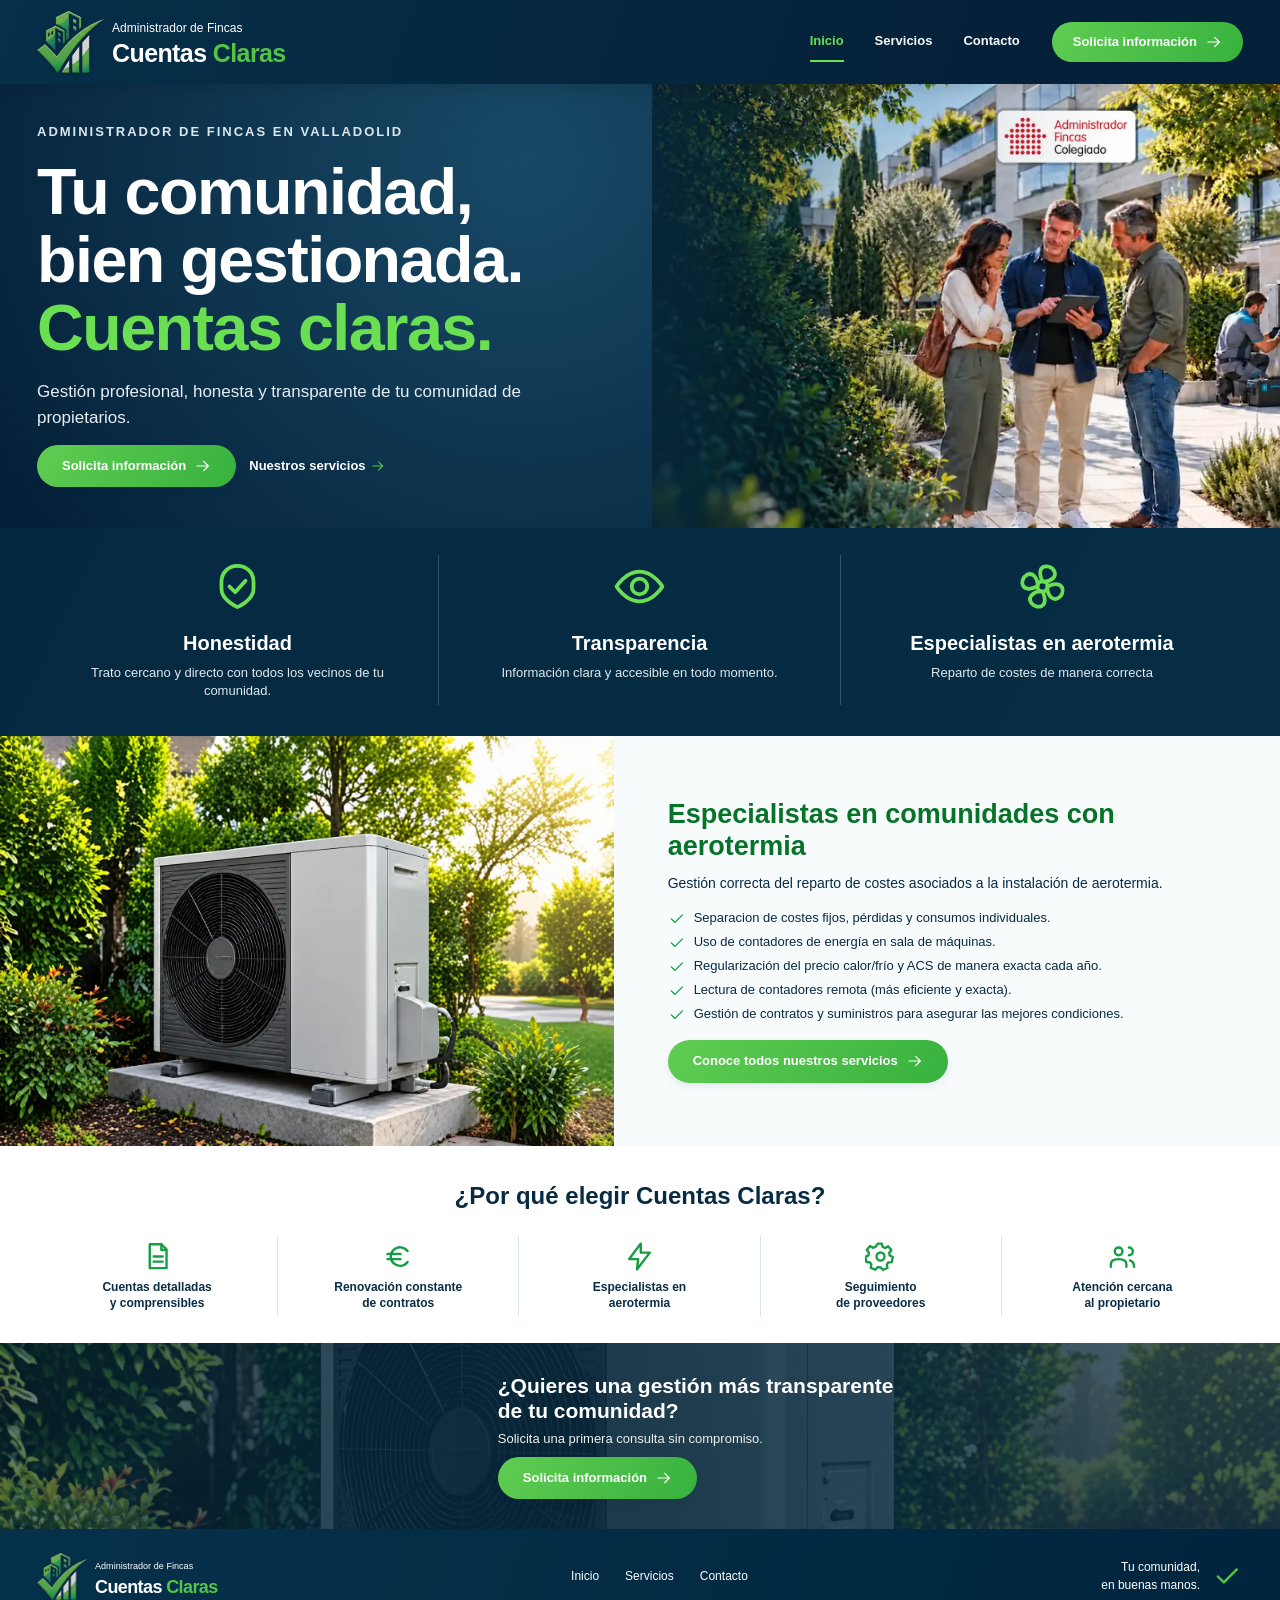
==== index.html @ 8d31c8cc "[Fix] Whatsapp text" ====
<!doctype html>
<html lang="es">

<head>
    <meta charset="utf-8" />
    <meta name="viewport" content="width=device-width,initial-scale=1" />
    <meta name="theme-color" content="#052d46" />
    <meta name="description"
        content="Administrador de Fincas en Valladolid Cuentas Claras. Gestion de comunidades de propietarios. Gestión integral, expertos en comunidades con aerotermia." />
    <title>Administrador de Fincas en Valladolid | Cuentas Claras</title>
    <link rel="stylesheet" href="styles.css" />
</head>

<body class="landing-page">
    <div class="shell">
        <header class="header">
            <div class="wrap navrow"><a class="brand" href="index.html" aria-label="Cuentas Claras, ir al inicio"><img
                        src="assets/isotipo-cuentas-claras.webp" alt="Administrador de Fincas Cuentas Claras"
                        class="brand-symbol" /><span><span class="brand-line">Administrador de Fincas</span><br /><span
                            class="brand-name">Cuentas
                            <span>Claras</span></span></span></a>
                <div class="navigation" id="site-navigation" data-mobile-navigation>
                    <nav class="navlinks" aria-label="Menú principal"><a href="index.html" class="active"
                            aria-current=page>Inicio</a><a href="servicios.html" class="">Servicios</a><a
                            href="contacto.html" class="">Contacto</a></nav><a class="button button-small"
                        href="contacto.html">Solicita información <svg class="icon" viewBox="0 0 24 24"
                            aria-hidden="true" fill="none" stroke="currentColor" stroke-width="1.85"
                            stroke-linecap="round" stroke-linejoin="round">
                            <path d="M3 12h17m-7-7 7 7-7 7" />
                        </svg></a>
                </div><button class="menu-button" data-menu-toggle aria-controls="site-navigation" aria-expanded="false"
                    aria-label="Abrir menú"><svg class="icon" viewBox="0 0 24 24" aria-hidden="true" fill="none"
                        stroke="currentColor" stroke-width="1.85" stroke-linecap="round" stroke-linejoin="round">
                        <path d="M3 6h18M3 12h18M3 18h18" />
                    </svg></button>
            </div>
        </header>
        <main>
            <section class="hero hero-home">
                <div class="wrap hero-inner">
                    <div class="hero-copy">
                        <h1 class="eyebrow">Administrador de fincas en Valladolid</h1>
                        <h1>Tu comunidad,<br />bien gestionada.<br /><em>Cuentas claras.</em></h1>
                        <p>Gestión profesional, honesta y transparente de tu comunidad de propietarios.</p>
                        <div class="hero-actions"><a class="button" href="contacto.html">Solicita información <svg
                                    class="icon" viewBox="0 0 24 24" aria-hidden="true" fill="none"
                                    stroke="currentColor" stroke-width="1.85" stroke-linecap="round"
                                    stroke-linejoin="round">
                                    <path d="M3 12h17m-7-7 7 7-7 7" />
                                </svg></a><a class="hero-link" href="servicios.html">Nuestros servicios <svg
                                    class="icon" viewBox="0 0 24 24" aria-hidden="true" fill="none"
                                    stroke="currentColor" stroke-width="1.85" stroke-linecap="round"
                                    stroke-linejoin="round">
                                    <path d="M3 12h17m-7-7 7 7-7 7" />
                                </svg></a></div>
                    </div>
                    <div class="hero-media"><img src="assets/landing-cabecera-sello.webp"
                            alt="Administrador de fincas colegiado en Valladolid" loading="lazy"
                            fetchpriority="high" /></div>
                </div>
            </section>
            <section class="values-bar" aria-label="Nuestros valores">
                <div class="wrap value-grid">
                    <div class="value"><svg class="icon" viewBox="0 0 24 24" aria-hidden="true" fill="none"
                            stroke="currentColor" stroke-width="1.85" stroke-linecap="round" stroke-linejoin="round">
                            <path d="M12 3c-4 0-7 3-7 7v3c0 5 7 8 7 8s7-3 7-8v-3c0-4-3-7-7-7Z" />
                            <path d="m8.5 12 2.5 2.5 4.5-5" />
                        </svg>
                        <h2>Honestidad</h2>
                        <p>Trato cercano y directo con todos los vecinos de tu comunidad.</p>
                    </div>
                    <div class="value"><svg class="icon" viewBox="0 0 24 24" aria-hidden="true" fill="none"
                            stroke="currentColor" stroke-width="1.85" stroke-linecap="round" stroke-linejoin="round">
                            <path d="M2 12s3.8-6.5 10-6.5S22 12 22 12s-3.8 6.5-10 6.5S2 12 2 12Z" />
                            <circle cx="12" cy="12" r="3.4" />
                        </svg>
                        <h2>Transparencia</h2>
                        <p>Información clara y accesible en todo momento.</p>
                    </div>
                    <div class="value"><svg class="icon" viewBox="0 0 24 24" aria-hidden="true" fill="none"
                            stroke="currentColor" stroke-width="1.85" stroke-linecap="round" stroke-linejoin="round">
                            <circle cx="12" cy="12" r="2.2" />
                            <path
                                d="M12 9.8C8.5 2.2 15.2 2 17 5c1.7 2.9-1.9 5.2-5 4.8ZM14.2 12C21.8 8.5 22 15.2 19 17c-2.9 1.7-5.2-1.9-4.8-5ZM12 14.2C15.5 21.8 8.8 22 7 19c-1.7-2.9 1.9-5.2 5-4.8ZM9.8 12C2.2 15.5 2 8.8 5 7c2.9-1.7 5.2 1.9 4.8 5Z" />
                        </svg>
                        <h2>Especialistas en aerotermia</h2>
                        <p>Reparto de costes de manera correcta</p>
                    </div>
                </div>
            </section>
            <section class="specialty-feature" aria-labelledby="aero-home">
                <div class="photo"><img src="assets/aerotermia-jardin.webp"
                        alt="Especialistas en aerotermia" loading="lazy" /></div>
                <div class="specialty-copy">
                    <h2 id="aero-home">Especialistas en comunidades con aerotermia</h2>
                    <p>Gestión correcta del reparto de costes asociados a la instalación de aerotermia.</p>
                    <ul class="tick-list">
                        <li><svg class="icon" viewBox="0 0 24 24" aria-hidden="true" fill="none" stroke="currentColor"
                                stroke-width="1.85" stroke-linecap="round" stroke-linejoin="round">
                                <path d="m4.5 12 4.7 4.5 10-10" />
                            </svg> Separacion de costes fijos, pérdidas y consumos individuales.</li>
                        <li><svg class="icon" viewBox="0 0 24 24" aria-hidden="true" fill="none" stroke="currentColor"
                                stroke-width="1.85" stroke-linecap="round" stroke-linejoin="round">
                                <path d="m4.5 12 4.7 4.5 10-10" />
                            </svg> Uso de contadores de energía en sala de máquinas.</li>
                        <li><svg class="icon" viewBox="0 0 24 24" aria-hidden="true" fill="none" stroke="currentColor"
                                stroke-width="1.85" stroke-linecap="round" stroke-linejoin="round">
                                <path d="m4.5 12 4.7 4.5 10-10" />
                            </svg> Regularización del precio calor/frío y ACS de manera exacta cada año.</li>
                        <li><svg class="icon" viewBox="0 0 24 24" aria-hidden="true" fill="none" stroke="currentColor"
                                stroke-width="1.85" stroke-linecap="round" stroke-linejoin="round">
                                <path d="m4.5 12 4.7 4.5 10-10" />
                            </svg> Lectura de contadores remota (más eficiente y exacta).</li>
                        <li><svg class="icon" viewBox="0 0 24 24" aria-hidden="true" fill="none" stroke="currentColor"
                                stroke-width="1.85" stroke-linecap="round" stroke-linejoin="round">
                                <path d="m4.5 12 4.7 4.5 10-10" />
                            </svg> Gestión de contratos y suministros para asegurar las mejores condiciones.</li>
                    </ul><a class="button" href="servicios.html#especialistas-aerotermia">Conoce todos nuestros
                        servicios
                        <svg class="icon" viewBox="0 0 24 24" aria-hidden="true" fill="none" stroke="currentColor"
                            stroke-width="1.85" stroke-linecap="round" stroke-linejoin="round">
                            <path d="M3 12h17m-7-7 7 7-7 7" />
                        </svg></a>
                </div>
            </section>
            <section class="why">
                <div class="wrap">
                    <h2>¿Por qué elegir Cuentas Claras?</h2>
                    <div class="benefits">
                        <div class="benefit"><svg class="icon" viewBox="0 0 24 24" aria-hidden="true" fill="none"
                                stroke="currentColor" stroke-width="1.85" stroke-linecap="round"
                                stroke-linejoin="round">
                                <path d="M6 2.5h9l4 4V21H6Z" />
                                <path d="M15 2.5V7h3M9 12h7m-7 4h7" />
                            </svg><span>Cuentas detalladas<br />y comprensibles</span></div>
                        <div class="benefit"><svg class="icon" viewBox="0 0 24 24" aria-hidden="true" fill="none"
                                stroke="currentColor" stroke-width="1.85" stroke-linecap="round"
                                stroke-linejoin="round">
                                <path d="M19 7.8a7.2 7.2 0 1 0 0 8.5M3.5 10h10m-10 4h10" />
                            </svg><span>Renovación constante <br />de contratos</span></div>
                        <div class="benefit"><svg class="icon" viewBox="0 0 24 24" aria-hidden="true" fill="none"
                                stroke="currentColor" stroke-width="1.85" stroke-linecap="round"
                                stroke-linejoin="round">
                                <path d="m13 2-9 12h7l-1 8 10-13h-7Z" />
                            </svg><span>Especialistas en<br />aerotermia</span></div>
                        <div class="benefit"><svg class="icon" viewBox="0 0 24 24" aria-hidden="true" fill="none"
                                stroke="currentColor" stroke-width="1.85" stroke-linecap="round"
                                stroke-linejoin="round">
                                <path
                                    d="M10 2h3l.6 2.5 2.1.9 2.2-1.4 2.5 3-1.6 2.1.3 2.1 2.4 1.2-.8 4-2.7.2-1.1 1.7.5 2.6-3.6 1.4-1.8-2-2.2-.1-1.8 2-3.6-1.4.5-2.6-1.1-1.7-2.7-.2-.8-4 2.4-1.2.3-2.1-1.6-2.1 2.5-3 2.2 1.4 2.1-.9Z" />
                                <circle cx="12" cy="12" r="3.1" />
                            </svg><span>Seguimiento<br />de proveedores</span></div>
                        <div class="benefit"><svg class="icon" viewBox="0 0 24 24" aria-hidden="true" fill="none"
                                stroke="currentColor" stroke-width="1.85" stroke-linecap="round"
                                stroke-linejoin="round">
                                <circle cx="9" cy="8" r="3" />
                                <path
                                    d="M3 20v-2c0-3 2.7-4 6-4s6 1 6 4v2M17 5a3 3 0 0 1 0 6m.8 4c2.2.8 3.2 2.3 3.2 5" />
                            </svg><span>Atención cercana<br />al propietario</span></div>
                    </div>
                </div>
            </section>
            <section class="cta-photo">
                <div class="wrap">
                    <h2>¿Quieres una gestión más transparente<br />de tu comunidad?</h2>
                    <p>Solicita una primera consulta sin compromiso.</p><a class="button" href="contacto.html">Solicita
                        información <svg class="icon" viewBox="0 0 24 24" aria-hidden="true" fill="none"
                            stroke="currentColor" stroke-width="1.85" stroke-linecap="round" stroke-linejoin="round">
                            <path d="M3 12h17m-7-7 7 7-7 7" />
                        </svg></a>
                </div>
            </section>
        </main>
        <footer class="footer">
            <div class="wrap footer-inner"><a class="brand" href="index.html"
                    aria-label="Cuentas Claras, ir al inicio"><img src="assets/isotipo-cuentas-claras.webp" alt="Administrador de Fincas Cuentas Claras"
                        class="brand-symbol" /><span><span class="brand-line">Administrador de Fincas</span><br /><span
                            class="brand-name">Cuentas <span>Claras</span></span></span></a>
                <nav aria-label="Enlaces de pie de página"><a href="index.html">Inicio</a><a
                        href="servicios.html">Servicios</a><a href="contacto.html">Contacto</a></nav>
                <div class="footer-end">Tu comunidad,<br />en buenas manos. <svg class="icon" viewBox="0 0 24 24"
                        aria-hidden="true" fill="none" stroke="currentColor" stroke-width="1.85" stroke-linecap="round"
                        stroke-linejoin="round">
                        <path d="m4.5 12 4.7 4.5 10-10" />
                    </svg></div>
            </div>
        </footer>
        <a class="floating-whatsapp"
            href="https://wa.me/34648108919?text=Hola%20Juan%2C%20estoy%20buscando%20administrador%20y%20me%20gustar%C3%ADa%20saber%20m%C3%A1s%20de%20vuestros%20servicios."
            target="_blank" rel="noopener noreferrer" aria-label="Escríbeme por WhatsApp"><svg viewBox="0 0 32 32"
                aria-hidden="true">
                <path fill="currentColor"
                    d="M16.02 2.7C8.69 2.7 2.72 8.66 2.72 16c0 2.32.61 4.59 1.75 6.59L2.62 29.3l6.87-1.8A13.2 13.2 0 0 0 16 29.27c7.34 0 13.32-5.97 13.32-13.32S23.36 2.7 16.02 2.7Zm0 24.33c-2.05 0-4.06-.55-5.81-1.6l-.42-.25-4.08 1.07 1.09-3.98-.28-.43a11.02 11.02 0 0 1-1.7-5.84c0-6.18 5.02-11.2 11.2-11.2 6.17 0 11.19 5.02 11.19 11.2 0 6.17-5.02 11.2-11.19 11.2Zm6.14-8.39c-.34-.17-1.98-.97-2.29-1.08-.3-.11-.52-.17-.74.17-.22.33-.85 1.08-1.04 1.3-.19.22-.39.25-.73.08-.33-.17-1.41-.52-2.69-1.66-.99-.88-1.66-1.98-1.85-2.31-.19-.33-.02-.51.14-.67.15-.15.33-.39.5-.58.17-.19.22-.33.33-.55.11-.22.06-.42-.03-.58-.08-.17-.74-1.78-1.02-2.44-.27-.64-.54-.55-.74-.56h-.63c-.22 0-.58.08-.88.42-.3.33-1.16 1.13-1.16 2.75 0 1.61 1.19 3.17 1.35 3.39.17.22 2.33 3.56 5.65 4.99.79.34 1.41.54 1.89.69.79.25 1.52.21 2.09.13.64-.1 1.98-.81 2.25-1.59.28-.77.28-1.44.2-1.59-.08-.14-.3-.22-.63-.39Z" />
            </svg></a>
    </div>
    <script>window.MENU_CLOSE_ICON = "<svg class=\"icon\" viewBox=\"0 0 24 24\" aria-hidden=\"true\" fill=\"none\" stroke=\"currentColor\" stroke-width=\"1.85\" stroke-linecap=\"round\" stroke-linejoin=\"round\" ><path d=\"M5 5 19 19M19 5 5 19\"/></svg>"; window.MENU_OPEN_ICON = "<svg class=\"icon\" viewBox=\"0 0 24 24\" aria-hidden=\"true\" fill=\"none\" stroke=\"currentColor\" stroke-width=\"1.85\" stroke-linecap=\"round\" stroke-linejoin=\"round\" ><path d=\"M3 6h18M3 12h18M3 18h18\"/></svg>";</script>
    <script defer src="app.js"></script>
</body>

</html>
---- styles.css ----
/* CUENTAS CLARAS | reproducción del mockup - responsive y sin dependencias */
:root {
    --navy: #002743;
    --navy-rich: #042239;
    --navy-mid: #092c43;
    --navy-soft: #103c51;
    --green: #55c445;
    --green-bright: #6bdf52;
    --ink: #082b44;
    --muted: #5b7180;
    --pale: #f5f9fa;
    --line: #e0eaf0;
    --white: #fff;
    --shadow: 0 12px 28px rgba(0, 39, 67, .10)
}

* {
    box-sizing: border-box
}

html {
    scroll-behavior: smooth
}

body {
    margin: 0;
    background: #f7fafb;
    color: var(--ink);
    font: 16px/1.55 'Segoe UI', Arial, Helvetica, sans-serif;
    -webkit-font-smoothing: antialiased
}

img {
    display: block;
    max-width: 100%
}

a {
    color: inherit;
    text-decoration: none
}

button,
input,
textarea {
    font: inherit
}

button {
    cursor: pointer
}

.icon {
    width: 24px;
    height: 24px;
    display: inline-block;
    flex-shrink: 0
}

.shell {
    max-width: 1360px;
    margin: auto;
    background: white;
    min-height: 100vh;
    overflow: hidden;
    box-shadow: 0 0 38px rgba(0, 22, 39, .08)
}

.wrap {
    width: min(100% - 74px, 1220px);
    margin: auto
}

.header {
    position: relative;
    z-index: 10;
    background: linear-gradient(110deg, #062f49, #052139 78%);
    color: #fff;
    box-shadow: 0 4px 16px #0002
}

.navrow {
    min-height: 84px;
    display: flex;
    justify-content: space-between;
    align-items: center;
    gap: 25px
}

.brand {
    display: flex;
    align-items: center;
    gap: 8px;
    flex-shrink: 0
}

.brand-symbol {
    width: 67px;
    height: 67px;
    object-fit: contain;
    filter: drop-shadow(0 1px 2px #0003)
}

.brand-line {
    font-size: 12px;
    line-height: 1.05;
    letter-spacing: .05px;
    color: #fff;
    white-space: nowrap
}

.brand-name {
    font-size: 25px;
    font-weight: 780;
    line-height: 1.07;
    letter-spacing: -.6px;
    color: white;
    white-space: nowrap
}

.brand-name span {
    color: var(--green)
}

.navigation {
    display: flex;
    align-items: center;
    gap: 32px
}

.navlinks {
    display: flex;
    gap: 31px;
    align-items: center
}

.navlinks a {
    font-size: 13px;
    font-weight: 700;
    color: #f5f8f9;
    padding: 9px 0;
    border-bottom: 2px solid transparent
}

.navlinks a:hover,
.navlinks a.active {
    color: var(--green-bright);
    border-bottom-color: var(--green-bright)
}

.button {
    display: inline-flex;
    align-items: center;
    justify-content: center;
    gap: 9px;
    border: 0;
    border-radius: 999px;
    min-height: 42px;
    padding: 11px 25px;
    background: linear-gradient(125deg, #60cd52, #37b13e);
    color: white;
    font-size: 13px;
    font-weight: 800;
    box-shadow: 0 4px 8px #001c3512;
    transition: transform .18s, filter .18s
}

.button:hover {
    filter: brightness(1.07);
    transform: translateY(-1px)
}

.button .icon {
    width: 16px;
    height: 16px
}

.button-outline {
    color: #fff;
    background: transparent;
    border: 1px solid #ffffff55
}

.button-small {
    min-height: 39px;
    padding: 10px 21px;
    white-space: nowrap
}

.menu-button {
    display: none;
    color: white;
    background: transparent;
    border: 1px solid #ffffff55;
    border-radius: 8px;
    width: 43px;
    height: 43px;
    align-items: center;
    justify-content: center
}

.menu-button .icon {
    width: 25px;
    height: 25px
}

/* HERO */
.hero {
    position: relative;
    isolation: isolate;
    background: radial-gradient(circle at 41% 17%, #184966, #052139 72%);
    color: #fff;
    overflow: hidden
}

.hero-inner {
    position: relative;
    z-index: 2
}

.hero-home {
    min-height: 420px
}

.hero-home .hero-inner {
    display: grid;
    grid-template-columns: 51% 49%;
    align-items: center;
    min-height: 420px
}

.hero-home .hero-copy {
    padding: 35px 22px 41px 0
}

.eyebrow,
body.landing-page h1.eyebrow {
    display: inline-block;
    color: #dbe7ed;
    letter-spacing: 2px;
    font-size: 13px;
    font-weight: 780;
    text-transform: uppercase;
    margin: 0;
}

.hero h1 {
    font-size: clamp(43px, 5.05vw, 66px);
    line-height: 1.055;
    letter-spacing: -1.5px;
    margin: 14px 0 17px;
    font-weight: 790
}

.hero h1 em {
    font-style: normal;
    color: var(--green-bright)
}

.hero p {
    max-width: 515px;
    font-size: 17px;
    line-height: 1.48;
    color: #e6eff3;
    margin: 0 0 15px
}

.hero-actions {
    display: flex;
    align-items: center;
    gap: 13px;
    flex-wrap: wrap
}

.hero-link {
    font-size: 13px;
    font-weight: 700;
    display: inline-flex;
    gap: 5px;
    align-items: center
}

.hero-link .icon {
    width: 14px;
    height: 14px;
    color: var(--green)
}

.hero-media {
    align-self: stretch;
    position: relative;
    min-height: 360px;
    margin-right: calc(-1 * max(37px, min(70px, (100vw - 1220px) / 2)))
}

.hero-media img {
    width: 100%;
    height: 100%;
    object-fit: cover;
    object-position: center;
    position: absolute;
    inset: 0
}

.hero-media::before {
    content: "";
    position: absolute;
    z-index: 1;
    inset: 0;
    background: linear-gradient(90deg, #08283fc9 0%, #08283f2e 30%, transparent 74%)
}

.hero-home .hero-media img {
    object-position: center 47%
}

/* HOME BAR */
.values-bar {
    background: linear-gradient(115deg, #052941, #062d44);
    color: white
}

.value-grid {
    display: grid;
    grid-template-columns: repeat(3, 1fr);
    padding: 27px 0 31px
}

.value {
    text-align: center;
    padding: 4px 22px;
    border-right: 1px solid #ffffff30
}

.value:last-child {
    border: 0
}

.value .icon {
    width: 55px;
    height: 55px;
    color: var(--green-bright);
    stroke-width: 1.65;
    margin: auto auto 9px
}

.value h2 {
    font-size: 20px;
    line-height: 1.25;
    margin: 0 0 8px
}

.value p {
    margin: 0 auto;
    max-width: 310px;
    color: #e0eaf0;
    font-size: 13px;
    line-height: 1.45
}

/* AEROTHERMIA HOME */
.specialty-feature {
    display: grid;
    grid-template-columns: 48% 52%;
    min-height: 320px;
    background: #f7fbfc
}

.specialty-feature .photo {
    min-height: 320px
}

.specialty-feature .photo img {
    width: 100%;
    height: 100%;
    object-fit: cover
}

.specialty-copy {
    display: flex;
    flex-direction: column;
    justify-content: center;
    padding: 28px 9% 30px 8%
}

.specialty-copy h2 {
    font-size: 27px;
    line-height: 1.2;
    color: #067329;
    margin: 0 0 11px;
    font-weight: 780
}

.specialty-copy p {
    font-size: 14px;
    margin: 0 0 10px;
    line-height: 1.5
}

.tick-list {
    list-style: none;
    padding: 0;
    margin: 0 0 11px
}

.tick-list li {
    display: flex;
    gap: 8px;
    align-items: flex-start;
    margin: 5px 0;
    font-size: 13px;
    line-height: 1.45
}

.tick-list .icon {
    color: #20a348;
    width: 18px;
    height: 18px;
    margin-top: 1px
}

.specialty-copy .button {
    align-self: flex-start
}

/* WHY */
.why {
    background: #fff;
    padding: 31px 0 27px
}

.why h2 {
    text-align: center;
    font-size: 24px;
    margin: 0 0 22px
}

.benefits {
    display: grid;
    grid-template-columns: repeat(5, 1fr)
}

.benefit {
    display: flex;
    flex-direction: column;
    align-items: center;
    text-align: center;
    gap: 8px;
    padding: 5px 15px;
    border-right: 1px solid #d7e7ed
}

.benefit:last-child {
    border: 0
}

.benefit .icon {
    width: 31px;
    height: 31px;
    color: #159d42
}

.benefit span {
    font-size: 12px;
    line-height: 1.3;
    font-weight: 640;
    color: #092d47
}

/* CTA PHOTO */
.cta-photo {
    position: relative;
    isolation: isolate;
    color: #fff;
    min-height: 178px;
    display: flex;
    align-items: center;
    background: #05273b;
    overflow: hidden
}

.cta-photo::before {
    position: absolute;
    z-index: -2;
    content: "";
    inset: 0;
    background: url('assets/aerotermia-jardin.webp') center 53%/cover no-repeat;
    filter: saturate(.9)
}

.cta-photo::after {
    position: absolute;
    z-index: -1;
    content: "";
    inset: 0;
    background: linear-gradient(90deg, #062a3b99, #07283ce8 37%, #092e44bd)
}

.cta-photo .wrap {
    padding: 30px 0 30px 36%;
}

.cta-photo h2 {
    font-size: 21px;
    line-height: 1.2;
    margin: 0 0 5px
}

.cta-photo p {
    font-size: 13px;
    color: #e9f1f2;
    margin: 0 0 8px
}

/* PAGE HERO */
.page-hero {
    min-height: 360px;
    position: relative;
    overflow: hidden;
    background: linear-gradient(110deg, #06263e, #123b50);
    color: white;
    isolation: isolate
}

.page-hero::before {
    content: "";
    position: absolute;
    inset: 0 0 0 48%;
    background: url('assets/servicios-cabecera.webp') center 57%/cover no-repeat;
    z-index: -2
}

.page-hero::after {
    content: "";
    position: absolute;
    inset: 0;
    background: linear-gradient(90deg, #06253e 0%, #06253ee9 37%, #06253e63 67%, #06253e00 100%);
    z-index: -1
}

.page-hero .wrap {
    padding-top: 49px;
    padding-bottom: 45px
}

.page-hero h1 {
    font-size: clamp(39px, 4.6vw, 57px);
    line-height: 1.07;
    margin: 11px 0 14px;
    letter-spacing: -1px
}

.page-hero p {
    max-width: 525px;
    font-size: 16px;
    color: #ecf3f4;
    line-height: 1.48;
    margin: 0
}

.page-hero .eyebrow,
body.landing-page .page-hero h1.eyebrow {
    font-size: 13px
}

/* SERVICES GRID */
.services-area {
    background: #f6fafc;
    padding: 27px 0 24px
}

.service-grid {
    display: grid;
    grid-template-columns: repeat(2, minmax(0, 1fr));
    gap: 17px
}

.service-card {
    background: #fff;
    border-radius: 8px;
    border: 1px solid #e7eef1;
    box-shadow: var(--shadow);
    padding: 22px 23px 19px;
    min-height: 252px
}

.service-head {
    display: flex;
    align-items: center;
    gap: 16px;
    margin-bottom: 11px
}

.service-icon {
    display: grid;
    place-items: center;
    flex: 0 0 57px;
    width: 57px;
    height: 57px;
    background: linear-gradient(140deg, #07324b, #001c35);
    border-radius: 10px;
    box-shadow: 0 3px 7px #00142624
}

.service-icon .icon {
    width: 35px;
    height: 35px;
    color: #82db68
}

.service-card h2 {
    font-size: 19px;
    line-height: 1.18;
    margin: 0;
    font-weight: 780
}

.service-card ul {
    margin: 0;
    padding: 0;
    list-style: none
}

.service-card li {
    display: flex;
    gap: 9px;
    align-items: flex-start;
    font-size: 13px;
    line-height: 1.42;
    margin: 8px 0;
    color: #23445a
}

.service-card li .icon {
    color: #26a641;
    width: 15px;
    height: 15px;
    flex: 0 0 15px;
    margin-top: 2px
}

.aero-banner {
    background: linear-gradient(100deg, #062c45, #093c46);
    border-radius: 9px;
    min-height: 257px;
    position: relative;
    isolation: isolate;
    overflow: hidden;
    color: #fff;
    display: flex;
    align-items: center;
    margin: 22px 0 16px
}

.aero-banner::before {
    position: absolute;
    content: "";
    z-index: -2;
    inset: 0 0 0 55%;
    background: url('assets/aerotermia-servicios.webp') center/cover no-repeat
}

.aero-banner::after {
    position: absolute;
    content: "";
    z-index: -1;
    inset: 0;
    background: linear-gradient(90deg, #052b43 0%, #052b43f5 48%, #052b43a3 68%, transparent 100%)
}

.aero-banner-copy {
    max-width: 60%;
    padding: 30px 32px
}

.aero-brand {
    display: flex;
    align-items: center;
    gap: 17px
}

.circle-icon {
    background: var(--green);
    border-radius: 50%;
    width: 65px;
    height: 65px;
    display: grid;
    place-items: center;
    color: #06354b;
    flex: 0 0 65px
}

.circle-icon .icon {
    width: 40px;
    height: 40px
}

.aero-banner h2 {
    margin: 0 0 2px;
    font-size: 25px;
    line-height: 1.1
}

.aero-banner strong {
    color: #67d74d;
    font-size: 14px
}

.aero-banner p {
    font-size: 13px;
    line-height: 1.45;
    max-width: 400px;
    margin: 11px 0
}

.aero-banner .button {
    margin-left: 80px
}

.quality-footer {
    display: grid;
    grid-template-columns: repeat(3, 1fr);
    gap: 0;
    padding: 24px 0;
    background: #fff
}

.quality {
    display: flex;
    align-items: center;
    gap: 12px;
    justify-content: center;
    border-right: 1px solid #e3edf1;
    padding: 5px 10px
}

.quality:last-child {
    border-right: 0
}

.quality .icon {
    width: 30px;
    height: 30px;
    color: #1ab34b
}

.quality span {
    font-size: 12px;
    font-weight: 750;
    line-height: 1.25
}

/* CONTACT */
.contact-hero::before {
    background: url('assets/contacto-cabecera.webp') center center/cover no-repeat;
    inset: 0 0 0 45%
}

.contact-hero .wrap {
    padding: 55px 0 44px
}

.contact-hero h1 {
    font-size: 51px
}

.contact-mini {
    position: absolute;
    right: 6%;
    bottom: 0;
    background: #073149e6;
    color: #fff;
    display: flex;
    gap: 11px;
    align-items: center;
    padding: 13px 18px;
    border-radius: 9px 9px 0 0;
    max-width: 308px
}

.contact-mini .circle-icon {
    width: 47px;
    height: 47px;
    flex: 0 0 47px
}

.contact-mini .icon {
    width: 29px;
    height: 29px
}

.contact-mini b {
    font-size: 13px;
    line-height: 1.22;
    display: block
}

.contact-mini small {
    display: block;
    font-size: 10px;
    margin-top: 4px
}

.contact-area {
    background: #fff;
    padding: 28px 0 26px
}

.contact-grid {
    display: grid;
    grid-template-columns: 1.05fr .95fr;
    gap: 27px
}

.contact-left {
    padding-right: 0
}

.contact-right {
    border-left: 1px solid #dfeaf0;
    padding-left: 25px
}

.form-panel {
    border-radius: 9px;
    background: linear-gradient(120deg, #f0f7fa, #f7fbfd);
    padding: 25px 25px 20px
}

.form-panel h2 {
    margin: 0 0 7px;
    font-size: 24px
}

.form-panel>p {
    font-size: 13px;
    line-height: 1.4;
    margin: 0 0 11px;
    color: #315069
}

.form-grid {
    display: grid;
    grid-template-columns: 1fr;
    gap: 7px
}

.form-field label {
    display: block;
    font-size: 12px;
    font-weight: 780;
    margin: 0 0 5px
}

.form-field input,
.form-field textarea {
    width: 100%;
    border-radius: 3px;
    border: 1px solid #d3dfe8;
    padding: 11px 12px;
    background: #fff;
    color: #15394d;
    outline-color: #53c54a;
    font-size: 14px
}

.form-field textarea {
    height: 100px;
    resize: vertical
}

.form-panel .submit {
    width: 100%;
    border-radius: 4px;
    margin-top: 9px
}

.form-hint {
    font-size: 12px;
    min-height: 15px;
    line-height: 1.4;
    margin: 9px 0 0;
    color: #607987
}

.form-hint.error {
    color: #b24738
}

.contact-item {
    display: flex;
    align-items: flex-start;
    gap: 16px;
    margin: 8px 0 20px
}

.contact-item .icon {
    color: #23aa4a;
    width: 28px;
    height: 28px;
    margin-top: 2px
}

.contact-item span {
    display: block;
    font-size: 12px;
    color: #67819a;
    line-height: 1.1
}

.contact-item strong,
.contact-item a {
    font-size: 15px;
    font-weight: 750;
    line-height: 1.25;
    overflow-wrap: anywhere
}

.contact-info {
    padding: 6px 8px 0 5px;
    min-height: 308px
}

.contact-location {
    #border-top: 1px solid #e8eff2;
    #margin-top: 20px;
    padding-top: 20px
}

.contact-location h2 {
    font-size: 20px;
    margin: 0 0 4px
}

.contact-location p {
    font-size: 12px;
    color: #49708b;
    max-width: 350px;
    line-height: 1.35;
    margin: 0 0 12px
}

.map-placeholder {
    height: 217px;
    overflow: hidden;
    position: relative;
    border: 1px solid #e2eaf0;
    background: #e9f0ea;
    border-radius: 3px
}

.map-placeholder svg {
    width: 100%;
    height: 100%;
    display: block
}

.map-hint {
    position: absolute;
    bottom: 10px;
    left: 10px;
    right: 10px;
    max-width: 320px;
    color: #24445a;
    font-size: 11px;
    background: #ffffffd9;
    padding: 7px;
    border-radius: 4px
}

.contact-side-aero {
    margin-top: 8px;
    background: #eff9ed;
    border-radius: 8px;
    padding: 18px 17px
}

.contact-side-aero-head {
    display: flex;
    align-items: center;
    gap: 12px
}

.contact-side-aero .circle-icon {
    width: 42px;
    height: 42px;
    flex: 0 0 42px
}

.contact-side-aero .icon {
    width: 26px;
    height: 26px
}

.contact-side-aero h3 {
    margin: 0;
    font-size: 18px;
    color: #07713a;
    line-height: 1.13
}

.contact-side-aero p {
    font-size: 13px;
    margin: 10px 0
}

.contact-side-aero .button {
    padding: 9px 18px;
    min-height: 36px
}

.contact-side-photo {
    /*height: 197px;*/
    margin-top: 75px;
    border-radius: 4px;
    object-fit: cover;
    width: 100%
}

.footer {
    background: linear-gradient(110deg, #06314b, #00253e);
    color: #fff
}

.footer-inner {
    min-height: 95px;
    display: flex;
    align-items: center;
    justify-content: space-between;
    gap: 18px
}

.footer .brand-symbol {
    width: 50px;
    height: 50px
}

.footer .brand-line {
    font-size: 9px
}

.footer .brand-name {
    font-size: 18px
}

.footer nav {
    display: flex;
    align-items: center;
    gap: 26px;
    font-size: 12px
}

.footer nav a:hover {
    color: var(--green)
}

.footer-end {
    font-size: 12px;
    display: flex;
    align-items: center;
    gap: 12px;
    text-align: right
}

.footer-end .icon {
    color: var(--green);
    width: 31px;
    height: 31px
}

/* Responsividad imitando los teléfonos mostrados en el mockup */
@media(max-width:1100px) {
    .wrap {
        width: calc(100% - 54px)
    }

    .hero-media {
        margin-right: -27px
    }

    .navigation {
        gap: 16px
    }

    .navlinks {
        gap: 18px
    }

    .hero-home .hero-inner {
        grid-template-columns: 51% 49%
    }

    .hero h1 {
        font-size: 51px
    }

    .value h2 {
        font-size: 18px
    }

    .aero-banner-copy {
        max-width: 65%
    }
}

@media(max-width:780px) {
    .wrap {
        width: calc(100% - 38px)
    }

    .navrow {
        min-height: 74px
    }

    .brand-symbol {
        width: 53px;
        height: 53px
    }

    .brand-line {
        font-size: 10px
    }

    .brand-name {
        font-size: 20px
    }

    .menu-button {
        display: flex
    }

    .navigation {
        display: none;
        position: absolute;
        top: 100%;
        left: 0;
        right: 0;
        background: #052c44;
        padding: 18px 20px 23px;
        box-shadow: 0 12px 20px #0003;
        flex-direction: column;
        align-items: stretch
    }

    .navigation.open {
        display: flex
    }

    .navlinks {
        align-items: stretch;
        flex-direction: column;
        gap: 0
    }

    .navlinks a {
        padding: 13px 0;
        border-bottom: 1px solid #ffffff22
    }

    .navigation .button {
        margin-top: 12px
    }

    .hero-home {
        min-height: 0
    }

    .hero-home .hero-inner {
        display: flex;
        min-height: 530px;
        align-items: flex-end
    }

    .hero-home .hero-copy {
        position: relative;
        z-index: 2;
        width: 100%;
        padding: 105px 0 54px
    }

    .hero-home .hero-media {
        position: absolute;
        inset: 0;
        min-height: 100%;
        margin: 0
    }

    .hero-home .hero-media::before {
        background: linear-gradient(90deg, #052942e8 0%, #052942a1 60%, #0529427a), linear-gradient(0deg, #052942de, transparent 62%)
    }

    .hero-home .hero-media img {
        object-position: 60%
    }

    .hero h1 {
        font-size: 53px
    }

    .hero p {
        font-size: 16px;
        max-width: 480px
    }

    .values-bar .value-grid {
        padding: 17px 0 19px
    }

    .value {
        padding: 4px 9px
    }

    .value .icon {
        width: 38px;
        height: 38px
    }

    .value h2 {
        font-size: 14px
    }

    .value p {
        font-size: 11px
    }

    .specialty-feature {
        grid-template-columns: 1fr;
        min-height: 0
    }

    .specialty-feature .photo {
        height: 250px;
        min-height: 0
    }

    .specialty-copy {
        padding: 25px 6% 29px
    }

    .specialty-copy h2 {
        font-size: 25px
    }

    .why h2 {
        font-size: 22px
    }

    .benefit {
        padding: 5px 5px
    }

    .benefit span {
        font-size: 10px
    }

    .benefit .icon {
        width: 25px;
        height: 25px
    }

    .cta-photo .wrap {
        padding: 35px 0 35px 20%
    }

    .page-hero h1 {
        font-size: 47px
    }

    .service-grid {
        grid-template-columns: 1fr
    }

    .service-card {
        min-height: 0
    }

    .aero-banner-copy {
        max-width: 76%
    }

    .contact-grid {
        grid-template-columns: 1fr
    }

    .contact-right {
        border: 0;
        padding: 0
    }

    .contact-info {
        display: grid;
        grid-template-columns: 1fr 1fr;
        min-height: 0;
        padding: 0
    }

    .contact-mini {
        display: none
    }

    .contact-hero {
        min-height: 0
    }

    .contact-hero .wrap {
        padding: 58px 0
    }

    .contact-right {
        display: grid;
        grid-template-columns: 1fr 1fr;
        gap: 20px
    }

    .contact-info,
    .contact-side-aero {
        grid-column: span 1
    }

    .contact-location {
        grid-column: 1/-1
    }

    .contact-side-photo {
        grid-column: 1 / -1;
        margin-top: 0;
        /*height: 240px*/
    }

    .footer-inner {
        gap: 14px
    }

    .footer nav {
        gap: 12px
    }

    .footer-end {
        font-size: 10px
    }
}

@media(max-width:520px) {
    .navrow {
        min-height: 67px
    }

    .brand-symbol {
        width: 48px;
        height: 48px
    }

    .brand-name {
        font-size: 18px
    }

    .brand-line {
        font-size: 9px
    }

    .menu-button {
        width: 41px;
        height: 41px
    }

    .hero-home .hero-inner {
        min-height: 480px
    }

    .hero-home .hero-copy {
        padding: 75px 0 30px
    }

    .hero h1 {
        font-size: 42px;
        letter-spacing: -.9px;
        margin: 12px 0 13px
    }

    .hero p {
        font-size: 14px
    }

    .eyebrow,
    body.landing-page h1.eyebrow {
        font-size: 11px;
        letter-spacing: 1.2px
    }

    .hero-actions .button {
        font-size: 12px;
        padding: 10px 17px;
        min-height: 39px
    }

    .hero-link {
        font-size: 12px
    }

    .values-bar .value-grid {
        width: 100%;
        padding: 16px 5px;
        gap: 0
    }

    .value {
        padding: 0 5px
    }

    .value .icon {
        width: 33px;
        height: 33px;
        margin-bottom: 4px
    }

    .value h2 {
        font-size: 11.5px;
        line-height: 1.15
    }

    .value p {
        font-size: 9.5px
    }

    .specialty-feature .photo {
        height: 205px
    }

    .specialty-copy h2 {
        font-size: 22px
    }

    .why {
        padding: 25px 0
    }

    .why h2 {
        font-size: 21px;
        margin-bottom: 15px
    }

    .benefits {
        grid-template-columns: repeat(5, 1fr)
    }

    .benefit .icon {
        width: 23px;
        height: 23px
    }

    .benefit span {
        font-size: 9.4px
    }

    .cta-photo {
        min-height: 180px
    }

    .cta-photo .wrap {
        padding: 23px 0 24px 8%
    }

    .cta-photo h2 {
        font-size: 18px
    }

    .page-hero {
        min-height: 235px
    }

    .page-hero .wrap {
        padding: 38px 0
    }

    .page-hero h1 {
        font-size: 39px
    }

    .page-hero p {
        font-size: 14px;
        max-width: 80%
    }

    .page-hero::before {
        inset: 0 0 0 37%
    }

    .service-card {
        padding: 20px
    }

    .service-head {
        gap: 13px
    }

    .service-icon {
        width: 51px;
        height: 51px;
        flex-basis: 51px
    }

    .service-card h2 {
        font-size: 17px
    }

    .service-card li {
        font-size: 12px
    }

    .aero-banner {
        min-height: 290px
    }

    .aero-banner::before {
        inset: 0 0 0 20%;
        opacity: .60
    }

    .aero-banner::after {
        background: linear-gradient(90deg, #052b43 0%, #052b43d9 70%, #052b4388)
    }

    .aero-banner-copy {
        max-width: 100%;
        padding: 20px
    }

    .aero-brand {
        gap: 11px
    }

    .circle-icon {
        width: 51px;
        height: 51px;
        flex-basis: 51px
    }

    .circle-icon .icon {
        width: 33px;
        height: 33px
    }

    .aero-banner h2 {
        font-size: 21px
    }

    .aero-banner strong {
        font-size: 12px
    }

    .aero-banner p {
        font-size: 12px;
        max-width: 310px
    }

    .aero-banner .button {
        margin-left: 0
    }

    .quality-footer {
        padding: 14px 0
    }

    .quality {
        flex-direction: column;
        text-align: center;
        gap: 5px;
        padding: 2px 5px
    }

    .quality .icon {
        width: 24px;
        height: 24px
    }

    .quality span {
        font-size: 9px
    }

    .contact-hero h1 {
        font-size: 39px
    }

    .contact-hero p {
        max-width: 70%
    }

    .contact-area {
        padding: 20px 0
    }

    .form-panel {
        padding: 21px 16px
    }

    .form-panel h2 {
        font-size: 22px
    }

    .contact-right {
        display: block
    }

    .contact-info {
        display: block;
        min-height: 0
    }

    .contact-item {
        margin: 9px 0 16px
    }

    .contact-side-aero {
        margin-top: 20px
    }

    .contact-side-photo {
        /*height: 190px;*/
        margin-top: 13px
    }

    .map-placeholder {
        height: 190px
    }

    .footer-inner {
        min-height: 0;
        padding: 21px 0;
        display: grid;
        grid-template-columns: 1fr auto;
        row-gap: 15px
    }

    .footer .brand-name {
        font-size: 16px
    }

    .footer nav {
        grid-row: 2;
        grid-column: 1/-1;
        justify-content: center
    }

    .footer-end {
        grid-column: 2;
        grid-row: 1;
        text-align: right;
        font-size: 9px
    }

    .footer-end .icon {
        width: 22px;
        height: 22px
    }
}

@media(prefers-reduced-motion:reduce) {

    *,
    *::before,
    *::after {
        scroll-behavior: auto !important;
        transition: none !important
    }
}

/* Mapa real de Google Maps en la página de contacto */
.map-placeholder.map-google {
    height: 260px;
    position: relative;
    overflow: hidden
}

.map-placeholder.map-google iframe {
    width: 100%;
    height: 100%;
    display: block;
    border: 0
}

.map-details {
    display: flex;
    align-items: center;
    justify-content: space-between;
    gap: 12px;
    flex-wrap: wrap;
    padding: 11px 0;
    color: #18394c;
    font-size: 13px
}

.map-details a {
    color: #16813c;
    text-decoration: underline;
    text-underline-offset: 3px;
    font-weight: 700
}

.map-details a:hover {
    color: #0d572b
}

@media(max-width:700px) {
    .map-placeholder.map-google {
        height: 270px
    }

    .map-details {
        align-items: flex-start;
        flex-direction: column
    }
}

@media (min-width: 768px) {
    .floating-whatsapp {
        display: none !important;
    }
}

.floating-whatsapp {
    position: fixed;
    z-index: 40;
    bottom: 26px;
    right: 26px;
    width: 52px;
    height: 52px;
    display: flex;
    align-items: center;
    justify-content: center;
    border-radius: 50%;
    background: var(--green);
    color: white;
    border: 2px solid white;
    box-shadow: 0 5px 18px rgba(40, 18, 20, .13);
    transition: transform .2s;
}

.floating-whatsapp:hover {
    transform: translateY(-3px);
    background: var(--green-bright);
}

.floating-whatsapp svg {
    width: 24px;
    height: 24px;
}
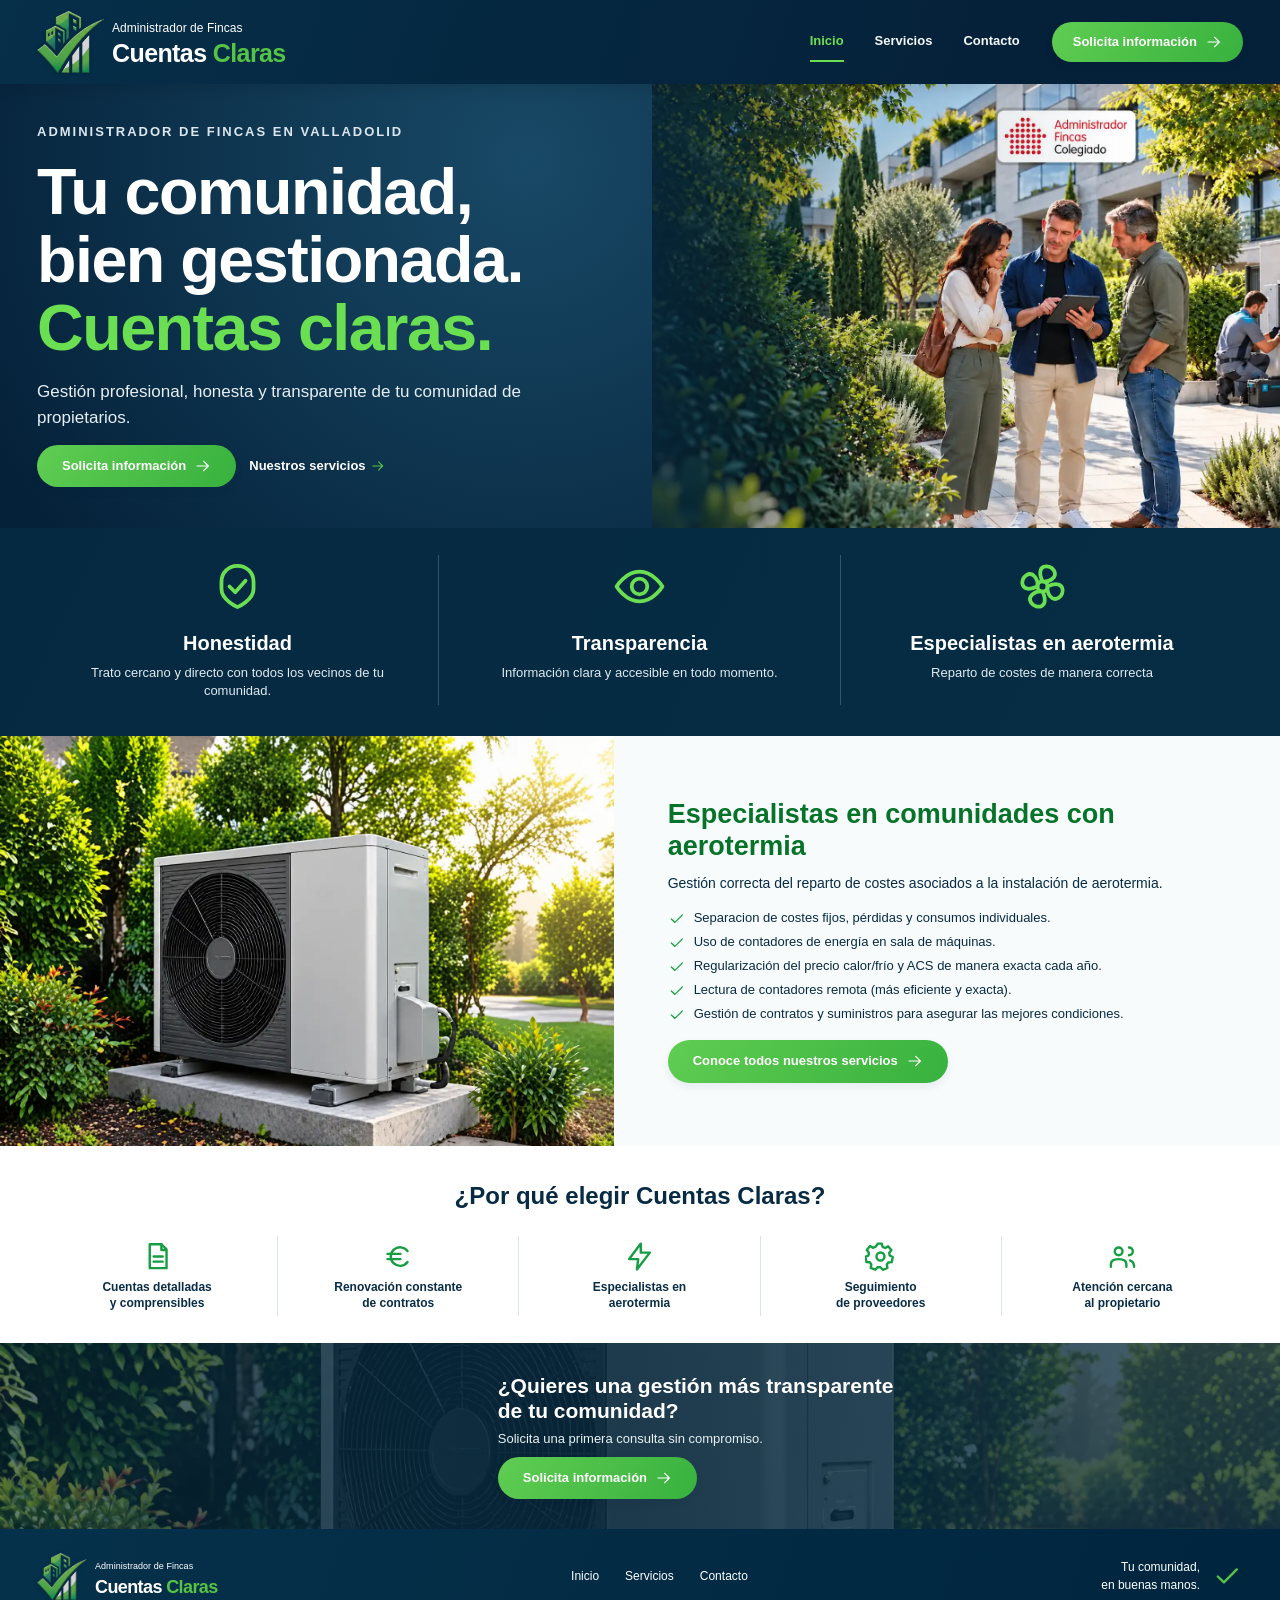
==== commit 8294330d: "[Task] Improve image landing page" ====
--- a/index.html
+++ b/index.html
@@ -54,7 +54,7 @@
                                     <path d="M3 12h17m-7-7 7 7-7 7" />
                                 </svg></a></div>
                     </div>
-                    <div class="hero-media"><img src="assets/landing-cabecera-sello.webp"
+                    <div class="hero-media"><img src="assets/landing-cabecera-mejorada.webp"
                             alt="Administrador de fincas colegiado en Valladolid" loading="lazy"
                             fetchpriority="high" /></div>
                 </div>
@@ -115,7 +115,7 @@
                                 stroke-width="1.85" stroke-linecap="round" stroke-linejoin="round">
                                 <path d="m4.5 12 4.7 4.5 10-10" />
                             </svg> Gestión de contratos y suministros para asegurar las mejores condiciones.</li>
-                    </ul><a class="button" href="servicios.html#especialistas-aerotermia">Conoce todos nuestros
+                    </ul><a class="button" href="servicios.html">Conoce todos nuestros
                         servicios
                         <svg class="icon" viewBox="0 0 24 24" aria-hidden="true" fill="none" stroke="currentColor"
                             stroke-width="1.85" stroke-linecap="round" stroke-linejoin="round">
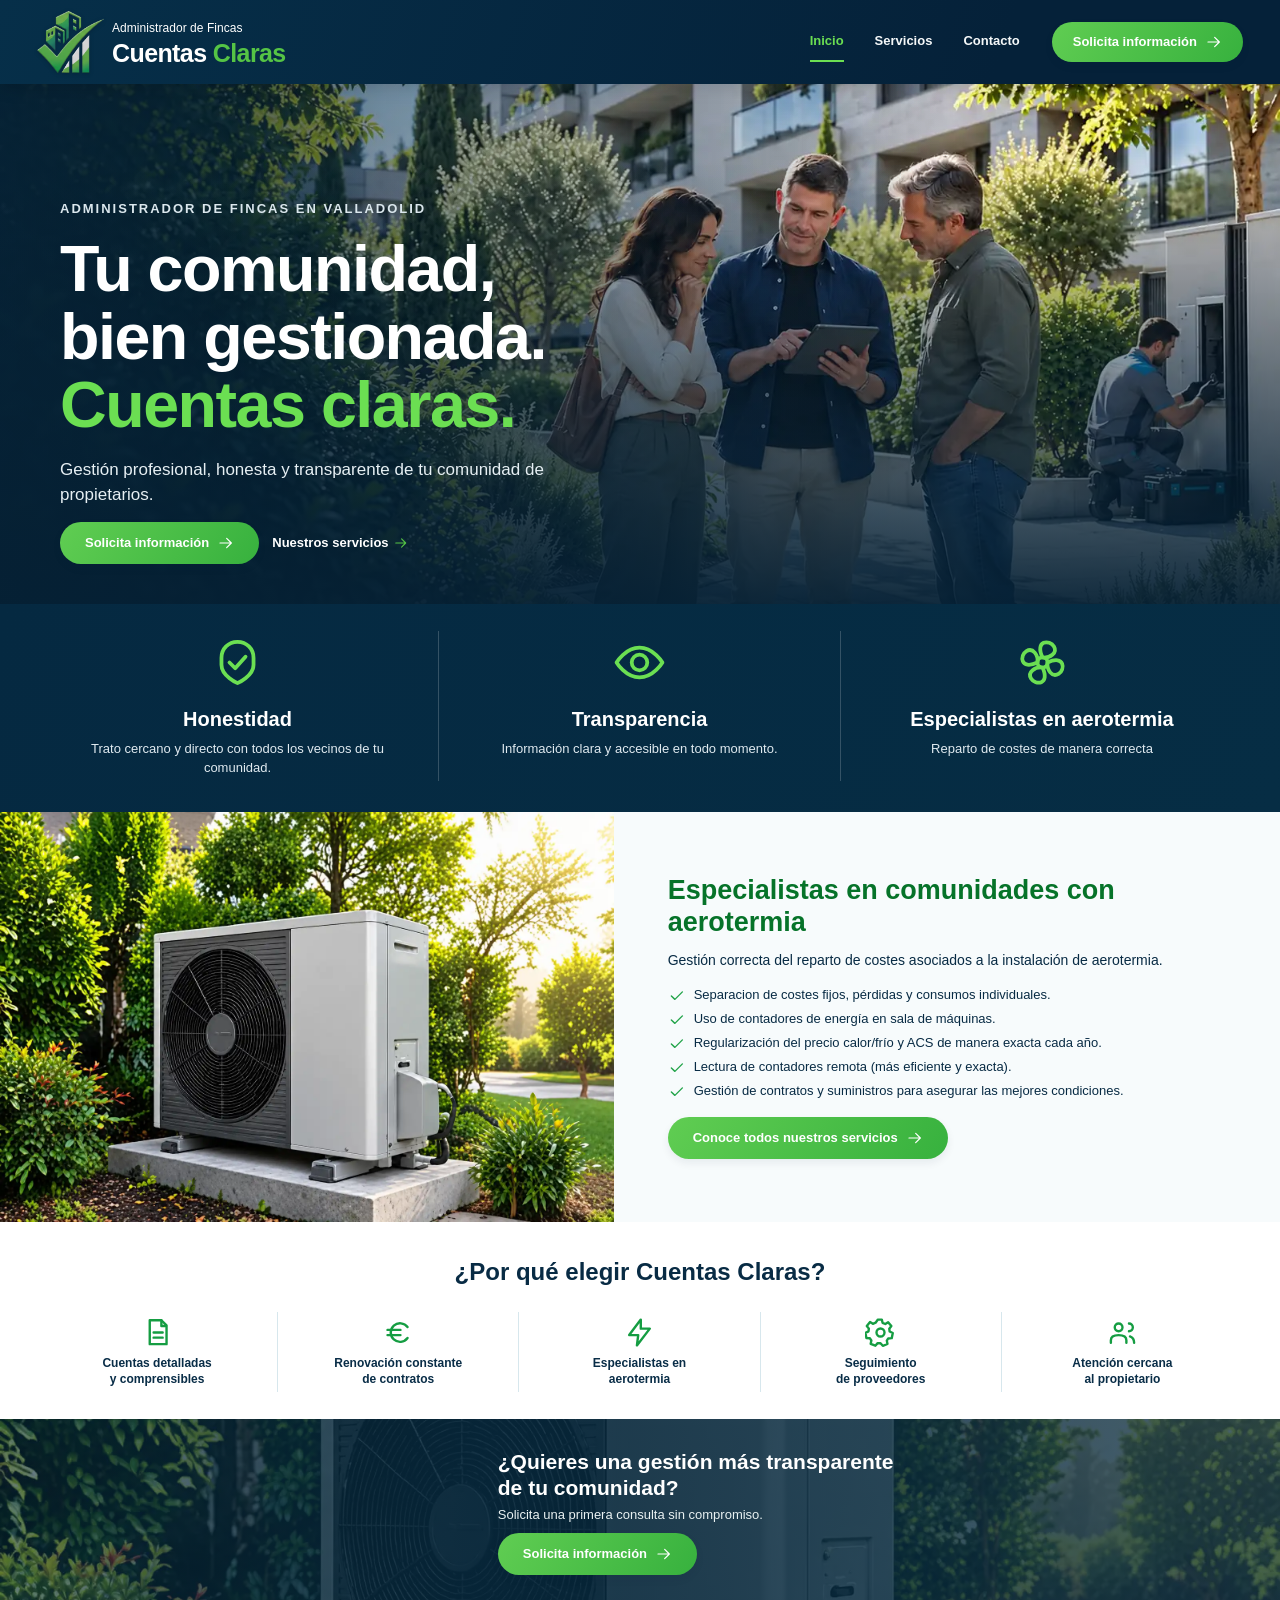
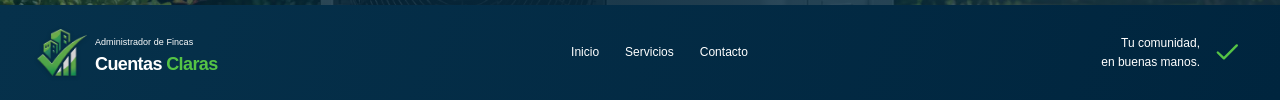
==== commit 04cc8a15: "[Task] Landing page image taking whole width" ====
--- a/index.html
+++ b/index.html
@@ -9,6 +9,7 @@
         content="Administrador de Fincas en Valladolid Cuentas Claras. Gestion de comunidades de propietarios. Gestión integral, expertos en comunidades con aerotermia." />
     <title>Administrador de Fincas en Valladolid | Cuentas Claras</title>
     <link rel="stylesheet" href="styles.css" />
+    <link rel="stylesheet" href="styles-landing.css" />
 </head>
 
 <body class="landing-page">
@@ -37,7 +38,7 @@
         </header>
         <main>
             <section class="hero hero-home">
-                <div class="wrap hero-inner">
+                <div class="hero-inner">
                     <div class="hero-copy">
                         <h1 class="eyebrow">Administrador de fincas en Valladolid</h1>
                         <h1>Tu comunidad,<br />bien gestionada.<br /><em>Cuentas claras.</em></h1>
@@ -54,7 +55,7 @@
                                     <path d="M3 12h17m-7-7 7 7-7 7" />
                                 </svg></a></div>
                     </div>
-                    <div class="hero-media"><img src="assets/landing-cabecera-mejorada.webp"
+                    <div class="hero-media"><img src="assets/landing-cabecera.webp"
                             alt="Administrador de fincas colegiado en Valladolid" loading="lazy"
                             fetchpriority="high" /></div>
                 </div>
--- a/styles-landing.css
+++ b/styles-landing.css
@@ -0,0 +1,156 @@
+/* CABECERA A ANCHO COMPLETO */
+.hero-home .hero-inner {
+    position: relative;
+    width: 100%;
+    max-width: none;
+    margin: 0;
+    padding: 0;
+    min-height: 520px;
+    display: flex;
+    align-items: center;
+    overflow: hidden;
+}
+
+/* IMAGEN DE FONDO */
+.hero-home .hero-media {
+    position: absolute;
+    inset: 0;
+    width: 100%;
+    height: 100%;
+    z-index: 0;
+}
+
+.hero-home .hero-media img {
+    display: block;
+    width: 100%;
+    height: 100%;
+    object-fit: cover;
+    object-position: center;
+}
+
+/* DEGRADADO AZUL PARA LEER EL TEXTO */
+.hero-home .hero-inner::before {
+    content: "";
+    position: absolute;
+    inset: 0;
+    z-index: 1;
+    pointer-events: none;
+
+    background: linear-gradient(
+        90deg,
+        rgba(5, 32, 52, 0.96) 0%,
+        rgba(5, 32, 52, 0.85) 30%,
+        rgba(5, 32, 52, 0.45) 55%,
+        rgba(5, 32, 52, 0) 80%
+    );
+}
+
+/* TEXTO SOBRE LA IMAGEN */
+.hero-home .hero-copy {
+    position: relative;
+    z-index: 2;
+    width: 100%;
+    max-width: 650px;
+    box-sizing: border-box;
+    padding: 70px clamp(20px, 5vw, 80px);
+}
+
+/* ADAPTACIÓN A MÓVILES */
+@media (max-width: 768px) {
+
+    .hero-home .hero-inner {
+        min-height: 580px;
+    }
+
+    .hero-home .hero-copy {
+        padding: 50px 20px;
+    }
+
+    .hero-home .hero-inner::before {
+        background: linear-gradient(
+            90deg,
+            rgba(5, 32, 52, 0.95),
+            rgba(5, 32, 52, 0.65)
+        );
+    }
+}
+
+/* TEXTO EN LA PARTE INFERIOR DE LA CABECERA */
+.hero-home .hero-inner {
+    display: flex;
+    align-items: flex-end;
+    min-height: 520px;
+}
+
+/* TEXTO ALINEADO ABAJO Y A LA IZQUIERDA */
+.hero-home .hero-copy {
+    position: relative;
+    z-index: 2;
+    width: 100%;
+    max-width: 650px;
+    margin: 0;
+    padding: 0 40px 40px 60px;
+    box-sizing: border-box;
+}
+
+/* DEGRADADO OSCURO EN LA PARTE INFERIOR */
+.hero-home .hero-inner::before {
+    content: "";
+    position: absolute;
+    inset: 0;
+    z-index: 1;
+    pointer-events: none;
+
+    background:
+        linear-gradient(
+            to top,
+            rgba(5, 32, 52, 0.95) 0%,
+            rgba(5, 32, 52, 0.55) 40%,
+            transparent 85%
+        ),
+        linear-gradient(
+            to right,
+            rgba(5, 32, 52, 0.6),
+            transparent 75%
+        );
+}
+
+/* ADAPTACIÓN A MÓVILES */
+@media (max-width: 768px) {
+    .hero-home .hero-inner {
+        min-height: 430px;
+    }
+
+    .hero-home .hero-copy {
+        padding: 0 20px 30px;
+    }
+}
+
+/* MÓVIL: RECORTAR LA PARTE SUPERIOR DE LA IMAGEN */
+@media (max-width: 768px) {
+
+    .hero-home .hero-inner {
+        position: relative;
+        overflow: hidden;
+    }
+
+    .hero-home .hero-media {
+        position: absolute;
+        inset: 0;
+        overflow: hidden;
+    }
+
+    .hero-home .hero-media img {
+        position: absolute;
+        left: 0;
+        bottom: 0;
+        top: auto;
+
+        width: 100%;
+        height: calc(100% + 100px);
+        max-height: none;
+
+        object-fit: cover;
+        object-position: 60% center;
+    }
+}
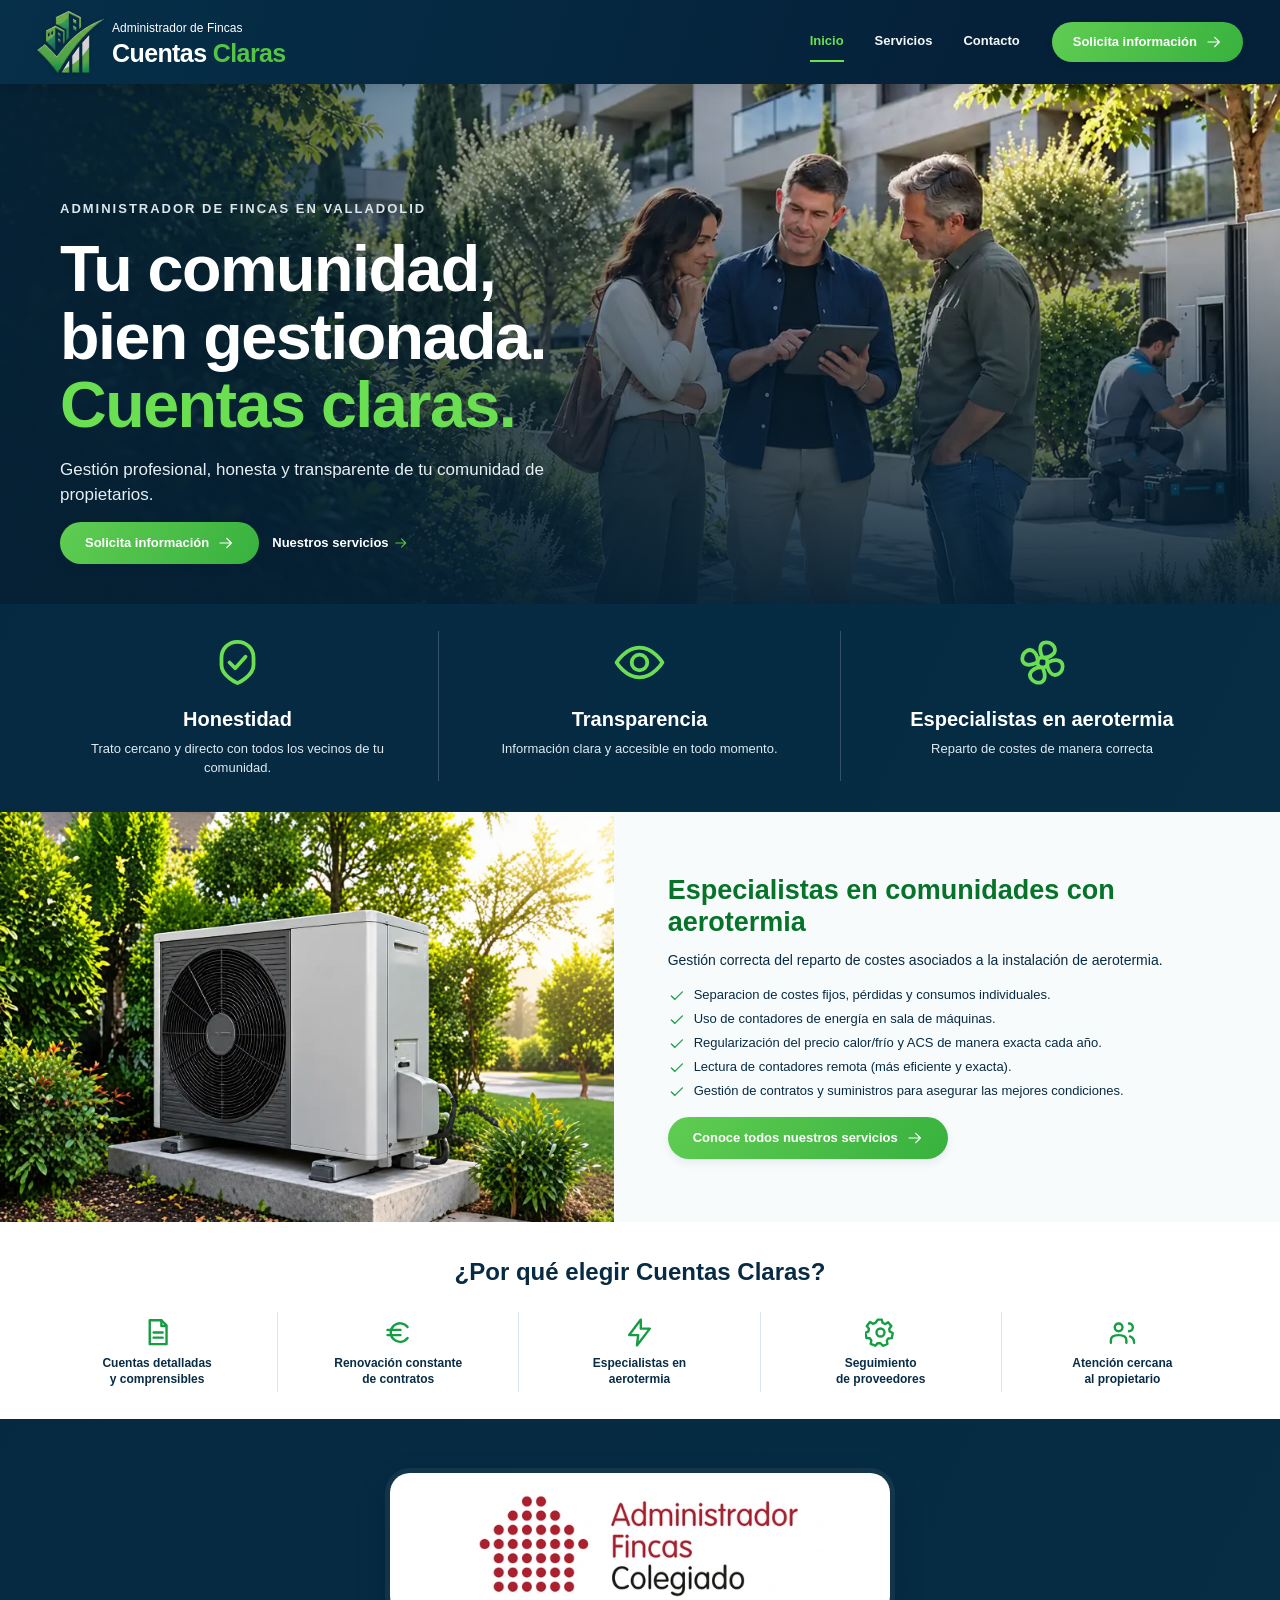
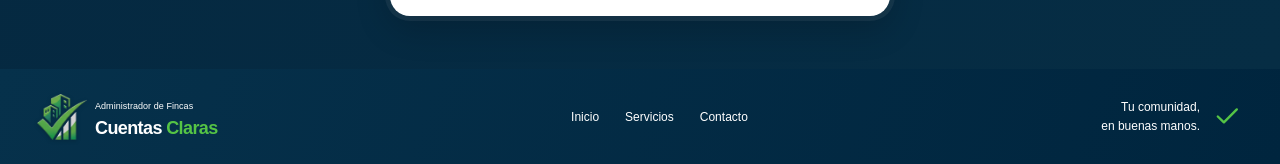
==== commit b15cd6c3: "[Task] replace last landing page block with sello colegiado" ====
--- a/index.html
+++ b/index.html
@@ -161,6 +161,7 @@
                     </div>
                 </div>
             </section>
+            <!--
             <section class="cta-photo">
                 <div class="wrap">
                     <h2>¿Quieres una gestión más transparente<br />de tu comunidad?</h2>
@@ -170,6 +171,10 @@
                             <path d="M3 12h17m-7-7 7 7-7 7" />
                         </svg></a>
                 </div>
+            </section>
+            -->
+            <section class="sello-colegiado">
+                <img src="assets/sello-colegiado-largo.webp" alt="Administrador de fincas colegiado en Valladolid" loading="lazy">
             </section>
         </main>
         <footer class="footer">
--- a/styles-landing.css
+++ b/styles-landing.css
@@ -153,4 +153,84 @@
         object-fit: cover;
         object-position: 60% center;
     }
+}
+
+/* SECCIÓN CON SELLO COLEGIADO CENTRADO */
+.sello-colegiado {
+    display: flex;
+    justify-content: center;
+    align-items: center;
+
+    width: 100%;
+    min-height: 250px;
+    padding: 30px 20px;
+    box-sizing: border-box;
+
+    background: linear-gradient(115deg, #052941, #062d44);
+}
+
+/* LOGO CENTRADO */
+.sello-colegiado img {
+    display: block;
+    position: relative;
+    z-index: 1;
+
+    width: 450px;
+    max-width: 100%;
+    height: auto;
+
+    object-fit: contain;
+}
+
+/* VERSIÓN MÓVIL */
+@media (max-width: 768px) {
+
+    .sello-colegiado {
+        min-height: 100px;
+        padding: 30px 20px;
+    }
+
+    .sello-colegiado img {
+        width: 320px;
+        max-width: 100%;
+    }
+}
+
+/* LOGOTIPO CON BORDES SUAVIZADOS */
+.sello-colegiado img {
+    display: block;
+
+    width: 500px;
+    max-width: 100%;
+    height: auto;
+
+    background: #ffffff;
+
+    /* Espacio interior */
+    padding: 18px 22px;
+    box-sizing: border-box;
+
+    /* Bordes redondeados */
+    border-radius: 20px;
+
+    /* Sombra suave */
+    box-shadow:
+        0 0 0 5px rgba(255, 255, 255, 0.06),
+        0 12px 35px rgba(0, 0, 0, 0.20);
+}
+
+/* VERSIÓN MÓVIL */
+@media (max-width: 768px) {
+
+    .sello-colegiado img {
+        width: 320px;
+        max-width: 100%;
+
+        padding: 12px 15px;
+        border-radius: 14px;
+
+        box-shadow:
+            0 0 0 3px rgba(255, 255, 255, 0.05),
+            0 8px 25px rgba(0, 0, 0, 0.18);
+    }
 }
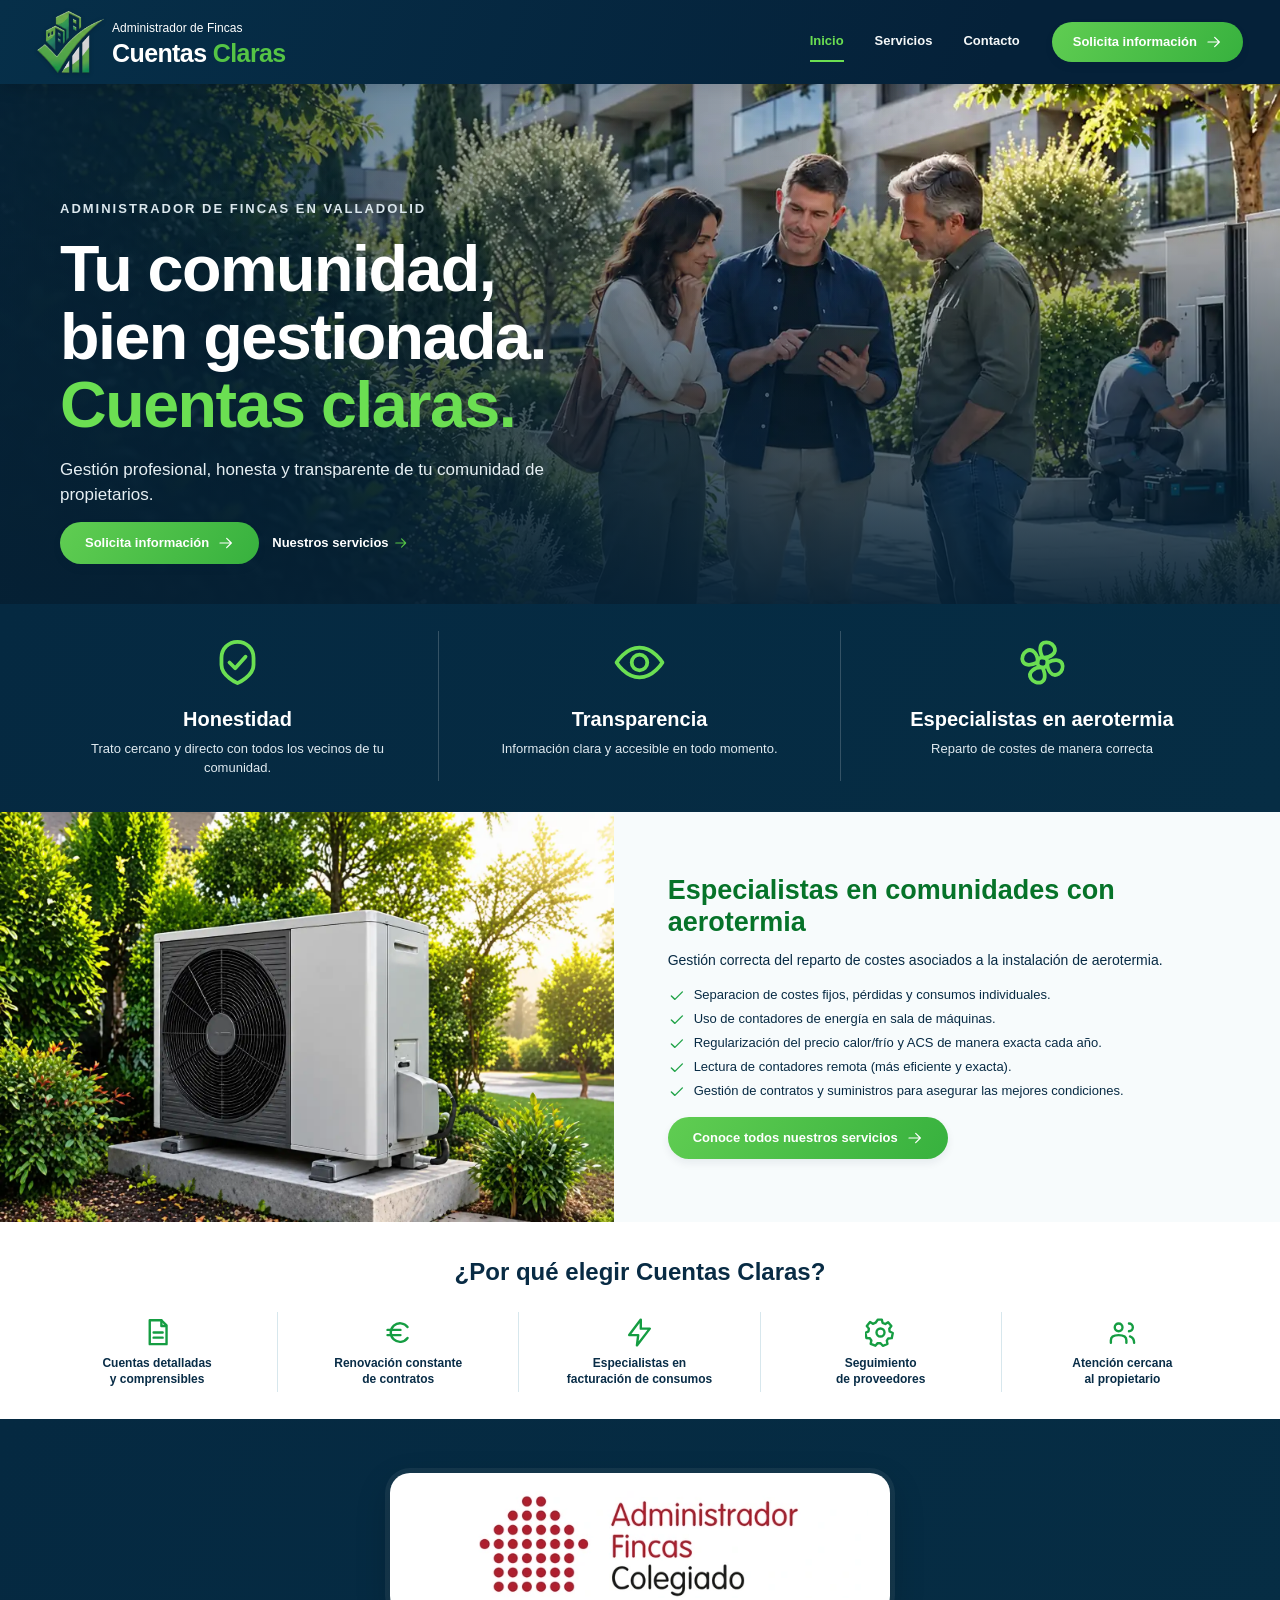
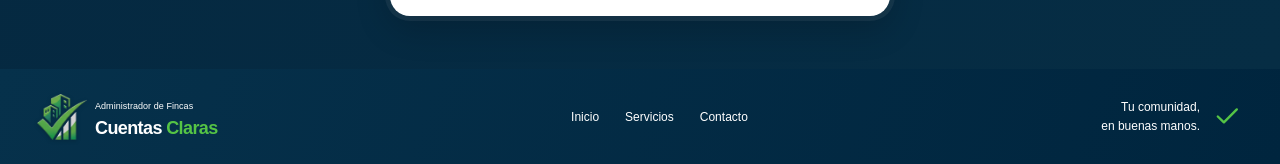
==== commit de0e966c: "[Task] change text especialistas en aerotermia landing benefits" ====
--- a/index.html
+++ b/index.html
@@ -143,7 +143,7 @@
                                 stroke="currentColor" stroke-width="1.85" stroke-linecap="round"
                                 stroke-linejoin="round">
                                 <path d="m13 2-9 12h7l-1 8 10-13h-7Z" />
-                            </svg><span>Especialistas en<br />aerotermia</span></div>
+                            </svg><span>Especialistas en<br />facturación de consumos</span></div>
                         <div class="benefit"><svg class="icon" viewBox="0 0 24 24" aria-hidden="true" fill="none"
                                 stroke="currentColor" stroke-width="1.85" stroke-linecap="round"
                                 stroke-linejoin="round">
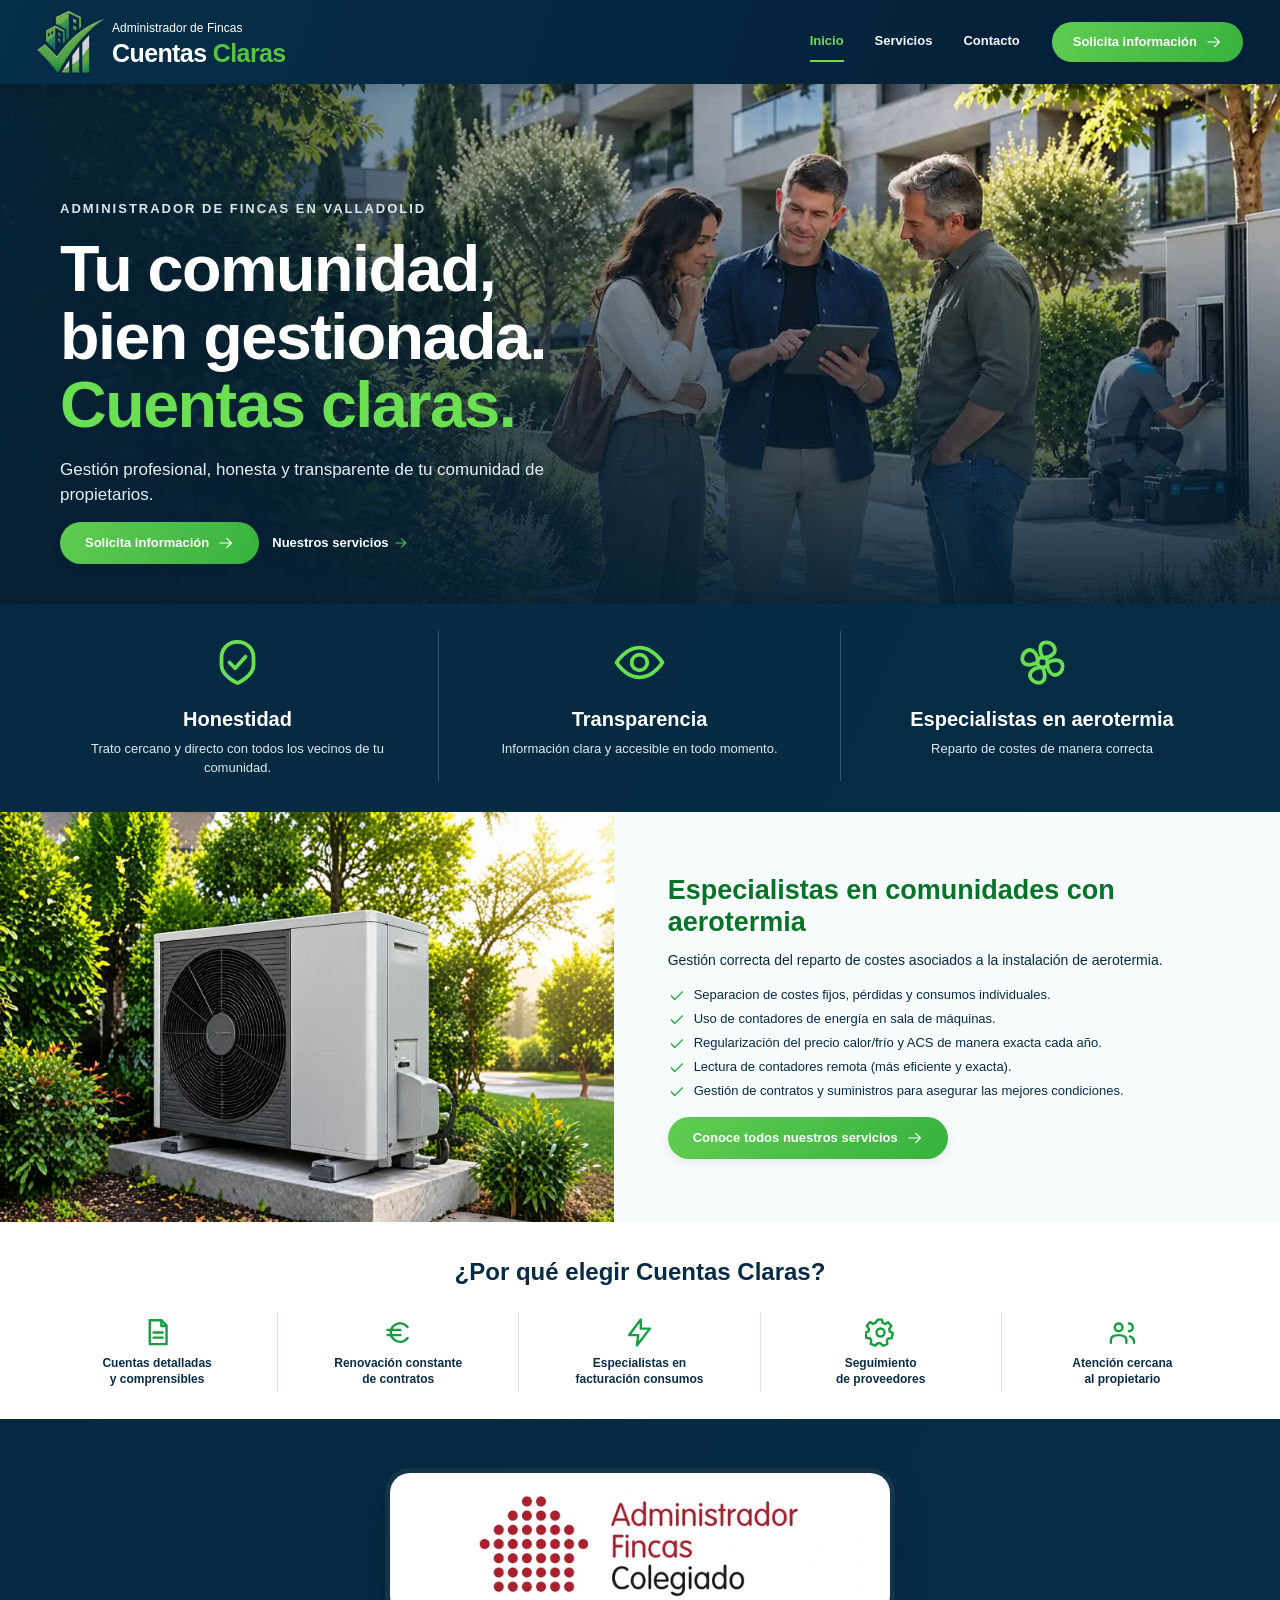
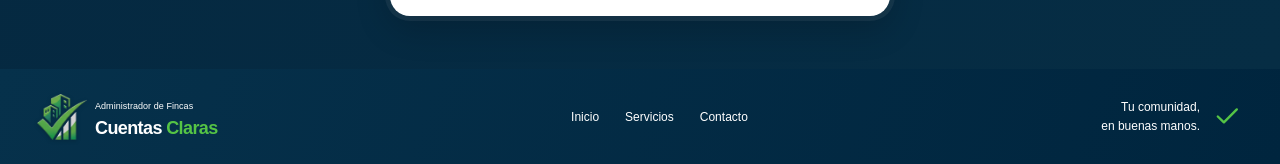
==== commit 6c50817c: "[Task] shorten text benefit facturación consumos" ====
--- a/index.html
+++ b/index.html
@@ -143,7 +143,7 @@
                                 stroke="currentColor" stroke-width="1.85" stroke-linecap="round"
                                 stroke-linejoin="round">
                                 <path d="m13 2-9 12h7l-1 8 10-13h-7Z" />
-                            </svg><span>Especialistas en<br />facturación de consumos</span></div>
+                            </svg><span>Especialistas en<br />facturación consumos</span></div>
                         <div class="benefit"><svg class="icon" viewBox="0 0 24 24" aria-hidden="true" fill="none"
                                 stroke="currentColor" stroke-width="1.85" stroke-linecap="round"
                                 stroke-linejoin="round">
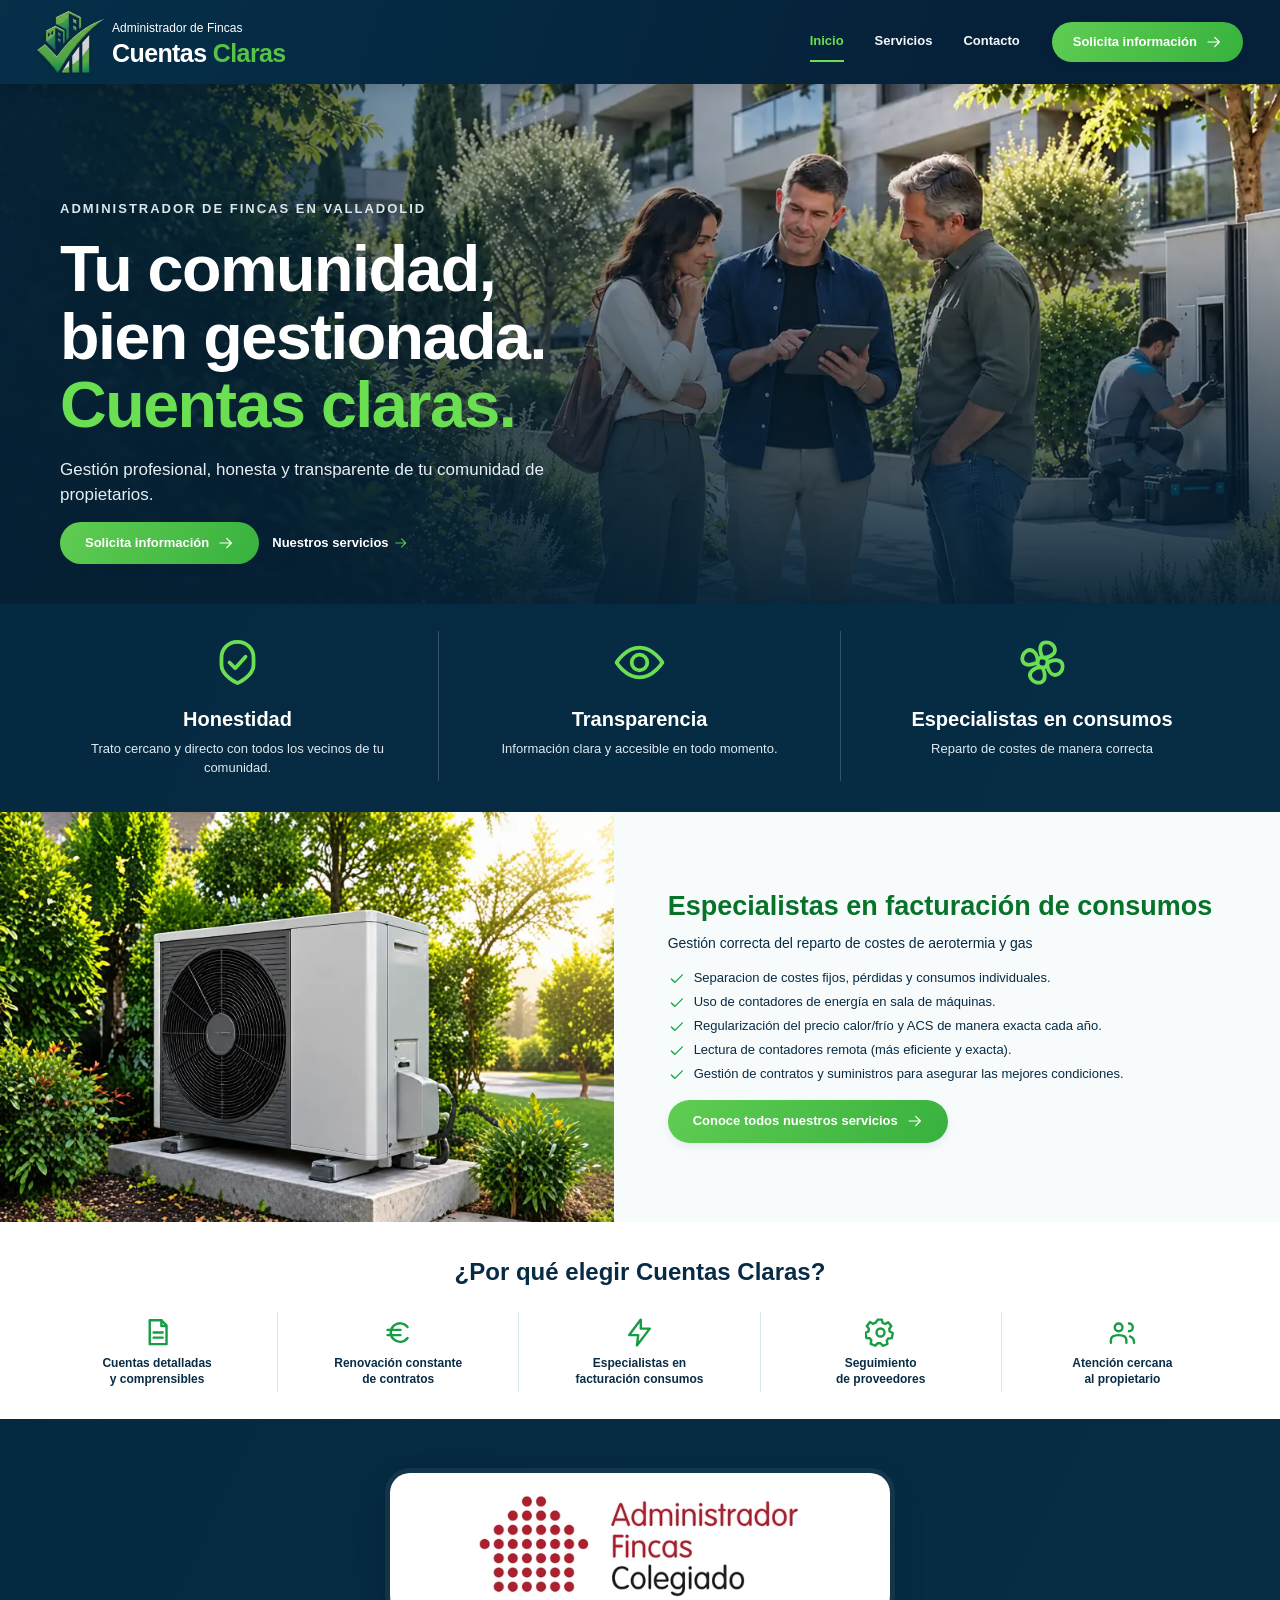
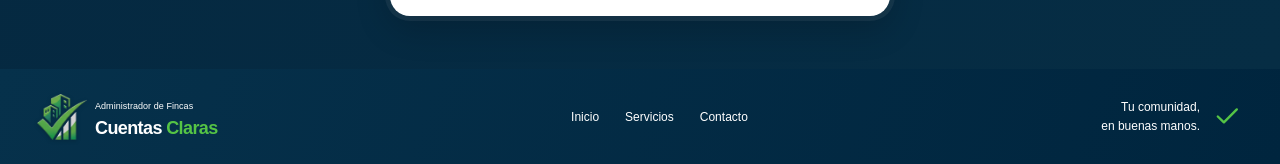
==== commit 1280f37d: "[Task] Change aerotermia for facturación consumos" ====
--- a/index.html
+++ b/index.html
@@ -84,7 +84,7 @@
                             <path
                                 d="M12 9.8C8.5 2.2 15.2 2 17 5c1.7 2.9-1.9 5.2-5 4.8ZM14.2 12C21.8 8.5 22 15.2 19 17c-2.9 1.7-5.2-1.9-4.8-5ZM12 14.2C15.5 21.8 8.8 22 7 19c-1.7-2.9 1.9-5.2 5-4.8ZM9.8 12C2.2 15.5 2 8.8 5 7c2.9-1.7 5.2 1.9 4.8 5Z" />
                         </svg>
-                        <h2>Especialistas en aerotermia</h2>
+                        <h2>Especialistas en consumos</h2>
                         <p>Reparto de costes de manera correcta</p>
                     </div>
                 </div>
@@ -93,8 +93,8 @@
                 <div class="photo"><img src="assets/aerotermia-jardin.webp"
                         alt="Especialistas en aerotermia" loading="lazy" /></div>
                 <div class="specialty-copy">
-                    <h2 id="aero-home">Especialistas en comunidades con aerotermia</h2>
-                    <p>Gestión correcta del reparto de costes asociados a la instalación de aerotermia.</p>
+                    <h2 id="aero-home">Especialistas en facturación de consumos</h2>
+                    <p>Gestión correcta del reparto de costes de aerotermia y gas</p>
                     <ul class="tick-list">
                         <li><svg class="icon" viewBox="0 0 24 24" aria-hidden="true" fill="none" stroke="currentColor"
                                 stroke-width="1.85" stroke-linecap="round" stroke-linejoin="round">
